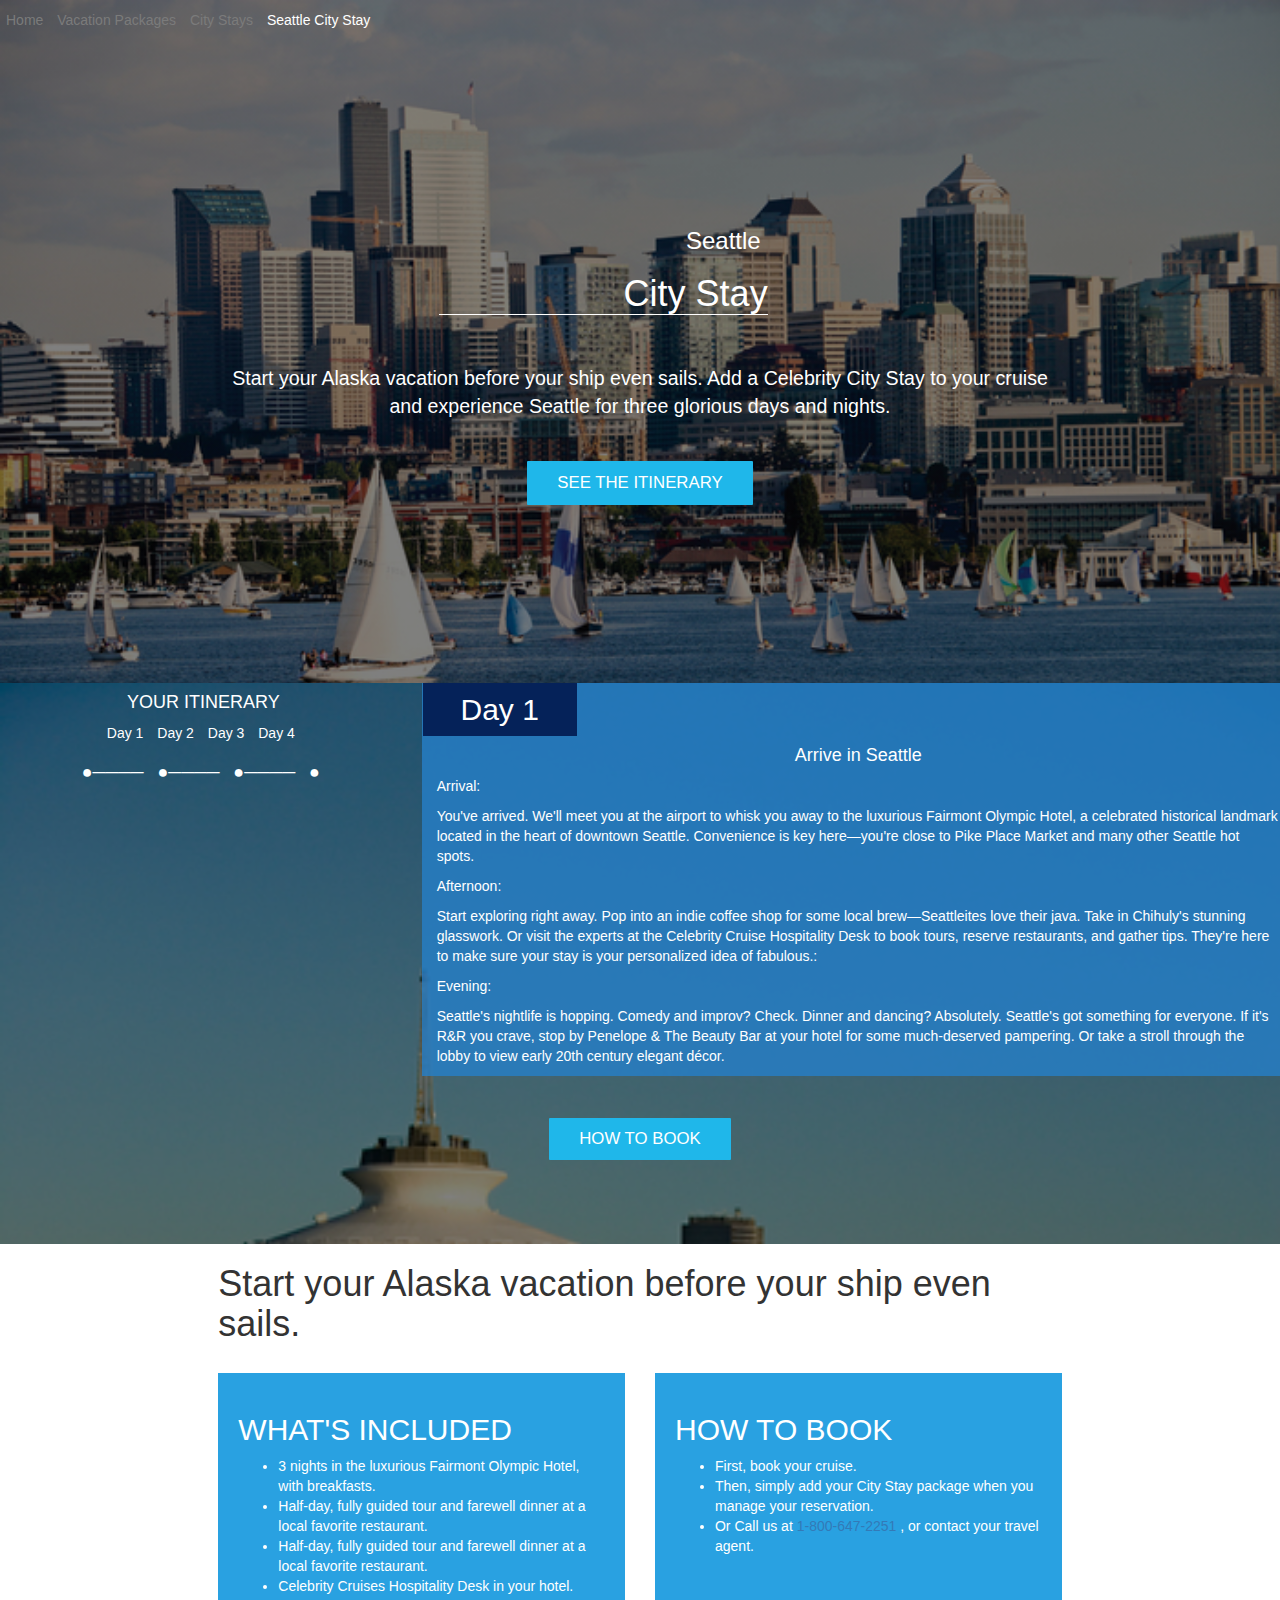
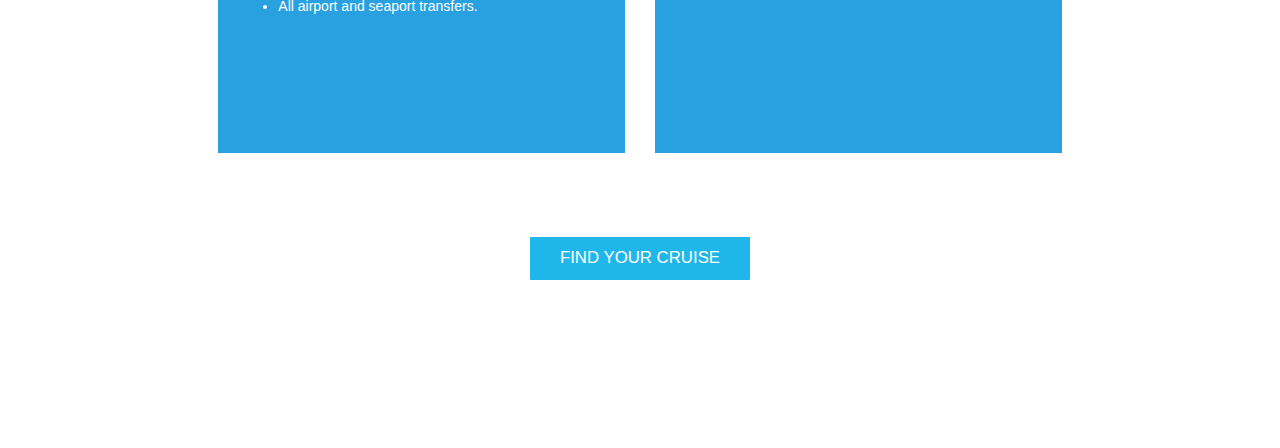
==== index2.html @ 44b2e082 "Other project reload" ====
<!DOCTYPE html>
<html>
<!-- saved from url=(0065)http://blackrockdigital.github.io/startbootstrap-the-big-picture/ -->
<!-- Make sure the <html> tag is set to the .full CSS class. Change the background image in the full.css file. --><head><meta http-equiv="Content-Type" content="text/html; charset=UTF-8">


    <meta http-equiv="X-UA-Compatible" content="IE=edge">
    <meta name="viewport" content="width=device-width, initial-scale=1">
    <meta name="description" content="">
    <meta name="author" content="">

    <title>The Test</title>

    <!-- Bootstrap Core CSS -->
    <link href="css/bootstrap-3.3.2/dist/css/bootstrap.min.css" rel="stylesheet">

    <!-- Custom CSS -->
    <link href="css/style.css" rel="stylesheet">

    <!-- HTML5 Shim and Respond.js IE8 support of HTML5 elements and media queries -->
    <!-- WARNING: Respond.js doesn't work if you view the page via file:// -->
    <!--[if lt IE 9]>

    <![endif]-->

</head>
<body ng-app="myApp">
<div class=""></div>
<div class="container-fluid">
    <div class="row " ng-controller="CarouselDemoCtrl">
        <div class="main.content">
            <section class="section1">
               <ul class="list-inline decorators">
                   <li class="decorator"><a href="#">Home</a></li>
                   <li class="decorator"><a href="#">Vacation Packages</a></li>
                   <li class="decorator"><a href="#">City Stays</a></li>
                   <li class="decorator"><a href="#">Seattle City Stay</a></li>
               </ul>
                <div class="row">
                    <div class="row space">
                    </div>
                    <div class="col-xs-12">
                        <div class="row ">
                            <div class="col-sm-4 col-sm-offset-4  text-center">
                                <h3 id="header-section1-h1"  >Seattle</h3>
                                <h1 id="header-section1-h2"  >City Stay</h1>
                            </div>
                        </div>

                        <div class="row">
                            <div class="col-xs-12 col-md-8 col-md-offset-2">
                                <p class="start-page">Start your Alaska vacation before your ship even sails.
                                    Add a Celebrity City Stay to your cruise and experience Seattle for three glorious days and nights.</p>
                                <div class="text-center">
                                    <button class="button">SEE THE ITINERARY</button>
                                </div>
                            </div>
                        </div>
                        <div class="row space">
                        </div>
                    </div>
                </div>
            </section>
            <section id="itinerary"  data-ng-class="class" class="">
                <div class="row">
                    <div class="col-xs-12 col-sm-4 text-center">
                        <h4 > YOUR ITINERARY</h4>
                        <ul class="list-inline text-center">
                            <li href="#" ng-click="changeBackground(slides[3])">Day 1</li>
                            <li href="#" ng-click="changeBackground(slides[1])">Day 2</li>
                            <li href="#" ng-click="changeBackground(slides[2])">Day 3</li>
                            <li href="#" ng-click="changeBackground(slides[0])">Day 4</li>
                        </ul>
                        <ul class="list-inline text-center">
                            <li href="#" ng-click="changeBackground(slides[3])"><h4>&#9679────</h4></li>
                            <li href="#" ng-click="changeBackground(slides[1])"><h4 >&#9679────</h4></li>
                            <li href="#" ng-click="changeBackground(slides[2])"><h4>&#9679────</h4></li>
                            <li href="#" ng-click="changeBackground(slides[0])"><h4>&#9679</h4></li>
                        </ul>
                    </div>
                    <div class="col-xs-12 col-sm-8 pull-right">
                        <div class="row ">
                            <div class="col-xs-5 col-md-3 ">
                                <h2 class="section2-title">Day {{day}}</h2>

                            </div>
                        </div>
                        <div class="row">
                            <div class="col-xs-12 ">
                                <div id="show-day1" class="show-day"  ng-show="'background1'==class">
                                    <h4 class="text-center set-color">Arrive in Seattle </h4>
                                    <div class=" set-color">
                                        <p class="text-left">Arrival:</p>
                                        <p class="text-left">You've arrived. We'll meet you at the airport to whisk you away to the luxurious Fairmont Olympic Hotel, a celebrated historical landmark located in the heart of downtown Seattle. Convenience is
                                            key here—you're close to Pike Place Market and many other Seattle hot spots.</p>
                                        <p class="text-left">Afternoon:</p>
                                        <p class="text-left">Start exploring right away. Pop into an indie coffee shop for some local brew—Seattleites love their java. Take in Chihuly's stunning glasswork. Or visit the experts at the Celebrity Cruise Hospitality Desk to book tours, reserve restaurants, and gather tips.
                                            They're here to make sure your stay is your personalized idea of fabulous.:</p>
                                        <p class="text-left">Evening:</p>
                                        <p class="text-left">Seattle's nightlife is hopping. Comedy and improv? Check. Dinner and dancing? Absolutely. Seattle's got something for everyone. If it's R&amp;R you crave, stop by Penelope &amp; The Beauty Bar at your hotel for some much-deserved pampering.
                                            Or take a stroll through the lobby to view early 20th century elegant décor.</p>
                                    </div>
                                </div>
                                <div id="show-day2" class="show-day"  ng-show="'background2'==class">
                                    <h4 class="text-center set-color">Space needles, stadiums, and simulated flight </h4>
                                    <p class="subtitle text-left">Morning:</p>
                                    <p class="text-left">After your complimentary breakfast, jet set off on your guided tour to the Future of Flight Aviation Center.
                                        Go behind-the-scenes in the assembly plant and one of the largest buildings in the world. Visit the Boeing Theater and interactive exhibits. Test your flying abilities with the flight simulator—we won't judge if you decide it's best to keep your day job.</p>
                                    <p class="text-left">Afternoon:</p>
                                    <p class="text-left">Start exploring right away. Pop into an indie coffee shop for some local brew—Seattleites love their java. Take in Chihuly's stunning glasswork. Or visit the experts at the Celebrity Cruise Hospitality Desk to book tours, reserve restaurants, and gather tips.
                                        They're here to make sure your stay is your personalized idea of fabulous.</p>
                                    <p class="text-left">Evening:</p>
                                    <p class="text-left">Seattle's nightlife is hopping. Comedy and improv? Check. Dinner and dancing? Absolutely. Seattle's got something for everyone. If it's R&amp;R you crave, stop by Penelope &amp; The Beauty Bar at your hotel for some much-deserved pampering.
                                        Or take a stroll through the lobby to view early 20th century elegant décor.</p>
                                </div>
                                <div id="show-day3" class="show-day "  ng-show="'background3'==class">
                                   <h4 class="text-center set-color">Puget Sound to Pike Place Market </h4>
                                    <p class="subtitle text-left">Morning:</p>
                                    <p class="text-left">After your complimentary breakfast, indulge in some downtime. Or check out the Puget Sound sea life at the Seattle Aquarium.
                                        Your Celebrity Cruises Hospitality Desk is also available for tour recommendations or suggestions to explore on your own.</p>
                                    <p class="text-left">Afternoon:</p>
                                    <p class="text-left">A trip to Seattle wouldn't be complete without seeing how this city “does gourmet.” Your guided tour will leave you with a true appreciation for Seattle flavor. Local experts will lead you on an astronomical gastronomical food and culture tour.
                                        Check out Seattle's foodie scene at restaurants in Belltown, downtown Seattle, and Pike Place Market. There's even a truffle café specializing in (yup, you guessed it) all things truffle.</p>
                                    <p class="text-left">Evening:</p>
                                    <p class="text-left">Walk off the food tour with stunning views of the downtown waterfront—just five minutes from the hotel.
                                        Or unwind in the jacuzzi before turning in for the night.</p>
                                </div>
                                <div id="show-day4" class="show-day"  ng-show="'background4'==class">
                                    <h4 class="text-center set-color">Your ship awaits </h4>
                                    <p class="subtitle text-left">Morning:</p>
                                    <p class="text-left">After breakfast, we'll take you to the port. Get ready to set sail aboard the award-winning Celebrity Solstice®.</p>
                                </div>
                            </div>
                        </div>
                    </div>
                    <div class="row space2"></div>
                    <div class="row text-center">
                        <div class="col-xs-12 col-md-8 col-md-offset-2">
                            <button class="button btn-lg">HOW TO BOOK</button>
                        </div>
                    </div>
                    <div class="row space2"></div>
                </div>
            </section>
            <section class="" id="section3">
                <div class="row">
                    <div class="col-xs-12 col-lg-8 col-lg-offset-2">
                        <h1 id="section3-header">Start your Alaska vacation before your ship even sails.</h1>
                        <div class="row same-height">
                            <div class="col-xs-12 col-sm-6 cell" >
                                <div class=" fill-blue">
                                    <h2> WHAT'S INCLUDED</h2>
                                    <ul class="">
                                        <li>3 nights in the luxurious Fairmont Olympic Hotel, with breakfasts.</li>
                                        <li>Half-day, fully guided tour and farewell dinner at a local favorite restaurant.</li>
                                        <li>Half-day, fully guided tour and farewell dinner at a local favorite restaurant. </li>
                                        <li>Celebrity Cruises Hospitality Desk in your hotel.</li>
                                        <li>All airport and seaport transfers.</li>
                                    </ul>
                                </div>
                            </div>
                            <div class="col-xs-12 col-sm-6 ">
                                <div class=" fill-blue">
                                    <h2> HOW TO BOOK</h2>
                                    <ul class="">
                                        <li>First, book your cruise.</li>
                                        <li>Then, simply add your City Stay package when you manage your reservation.</li>
                                        <li>Or Call us at <a href="tel:+18006472251">1-800-647-2251 </a>, or contact your travel agent.</li>

                                    </ul>
                                </div>
                            </div>
                        </div>
                        <div class="row space2"></div>
                        <div class="text-center">
                            <a><button class="button btn-lg ">FIND YOUR CRUISE</button></a>
                        </div>
                        <div class="row space"></div>
                    </div>
                </div>
            </section>
        </div>
    </div>
</div>


</body>

<script src="css/bootstrap-3.3.2/dist/js/bootstrap.min.js"></script>

<!--<script src="js/Scripts/angular.min.js"></script>
<script src="js/angular/angular-animate.min.js"></script>-->
<script src="js/angular-1.2.18/angular.min.js"></script>
<script src="js/angular-1.2.18/angular-animate.min.js"></script>


<script src="js/Scripts/ui-bootstrap-tpls-0.6.0.min.js"></script>
<script src="js/Scripts/app/app.js"></script>
<script src="js/Scripts/app/carousel-demo.js"></script>
</html>
---- css/style.css ----
.main.content{
    max-width: 1440px;
    margin: 0 auto;
    padding-bottom: 50px;
}
.button {
    display: inline-block;
    margin: 0 auto;
    border: none;
    color: #fff;
    text-transform: uppercase;
    font-size: 1.2em;
    font-weight: 400;
    padding: 10px 30px;
    background-color: #1fb7ea;
    transition: background-color .2s linear;
    border-radius: 1px;
}

section.section1{
/*background: linear-gradient(rgba(1,0,0,.5),rgba(1,0,0,.5)),
url("../download/main-hero.ca9bc207.jpg")no-repeat  center;
background-size: cover;
color: #fff;
font-weight: lighter;
position: relative;
overflow: hidden;
//////////////////////////////////////////////////
background-image: linear-gradient(rgba(1,0,0,.5),rgba(1,0,0,.5)),url(../images/main-hero.ca9bc207.jpg);
background-size: cover;
color: #fff;
font-weight: 300;
position: relative;
}*/

    background-image: linear-gradient(rgba(1,0,0,.5),rgba(1,0,0,.5)),url('../images/main-hero.ca9bc207.jpg');
    background-size: cover;
    color: #fff;
    font-weight: 300;
    position: relative;
    padding: 10px 6px;
}


.decorators .decorator a{
    color: #7b7b7b;
    text-decoration: none;
    transition: color .2s linear;
    transition-property: color;
    transition-duration: 0.2s;
    transition-timing-function: linear;
    transition-delay: initial;
}

section .decorators .decorator:last-child a {
    color: #fff;
}
section .decorators .decorator:first-child a:hover {
    color: #fff;
}
section .decorators .decorator:nth-child(2) a:hover {
    color: #fff;
}
section .decorators .decorator:nth-child(3) a:hover {
    color: #fff;
}
/*.more-move-left{
    margin: 0px 598px;
}*/

.section1 p{
    font-size: 1.4em;
    text-align: center;
    margin: 40px 0;
}

.space{
   margin: 84px 0px;
}
.space2{
    margin: 42px 0px;
}

#header-section1-h2{
    border-bottom: 1px solid #fff;
    text-align: right;
    max-width: 329px;
}

#header-section1-h1{
    text-align: right;
    max-width: 322px;
}

.fill-blue{
    margin: 20px 0 0;
    background-color: #29a1e1;
    padding: 20px;
    color: #fff;
    height: 100%;
    min-height: 380px;

}
.pull-right {
    float: right!important;
    background-color: rgba(38,128,201,.8);
    margin: 0px 0px!important;
}
.section2-title {
    background-color: #052259;
    padding: 10px;
    text-align: center;
    margin: 0px -14px;
    max-width: 154px;
    color: #fff;
}

.show-day {
    -webkit-transition: all linear 0.3s;
    transition: 0.3s;
}

.show-day.ng-hide{
    opacity: 0;
}
.set-color{
    color: #fff;
}

.background2{
    background:linear-gradient(rgba(1,0,0,.5),rgba(1,0,0,.5)), url("../images/thumbnail-2.807eb24b.jpg") no-repeat;
    background-size: cover;
    color: #fff;
    font-weight: 400;
    position: relative;

    transition: 0.2s linear all;
    transition-property: all;
    transition-duration: 0.2s;
    transition-timing-function: linear;
    transition-delay: initial;


}
.background3{
    background:linear-gradient(rgba(1,0,0,.5),rgba(1,0,0,.5)), url("../images/thumbnail-3.6d2fa81e.jpg") no-repeat;
    background-size: cover;
    color: #fff;
    font-weight: 400;
    position: relative;

    transition: 0.2s linear all;
    transition-property: all;
    transition-duration: 0.2s;
    transition-timing-function: linear;
    transition-delay: initial;

}

.background4{
    background:linear-gradient(rgba(1,0,0,.5),rgba(1,0,0,.5)), url("../images/thumbnail-4.b6f085d0.jpg") no-repeat;
    background-size: cover;
    color: #fff;
    font-weight: 400;
    position: relative;

    transition: 0.2s linear all;
    transition-property: all;
    transition-duration: 0.2s;
    transition-timing-function: linear;
    transition-delay: initial;

}
.background1{
    background:linear-gradient(rgba(1,0,0,.5),rgba(1,0,0,.5)), url("../images/thumbnail-1.e1aa514b.jpg") no-repeat;
    background-size: cover;
    color: #fff;
    font-weight: 400;
    position: relative;

    transition: 0.2s linear all;
    transition-property: all;
    transition-duration: 0.2s;
    transition-timing-function: linear;
    transition-delay: initial;


}
li { cursor: pointer; cursor: hand; }

.cero-margin-right{
    margin-right: 0px!important;
}
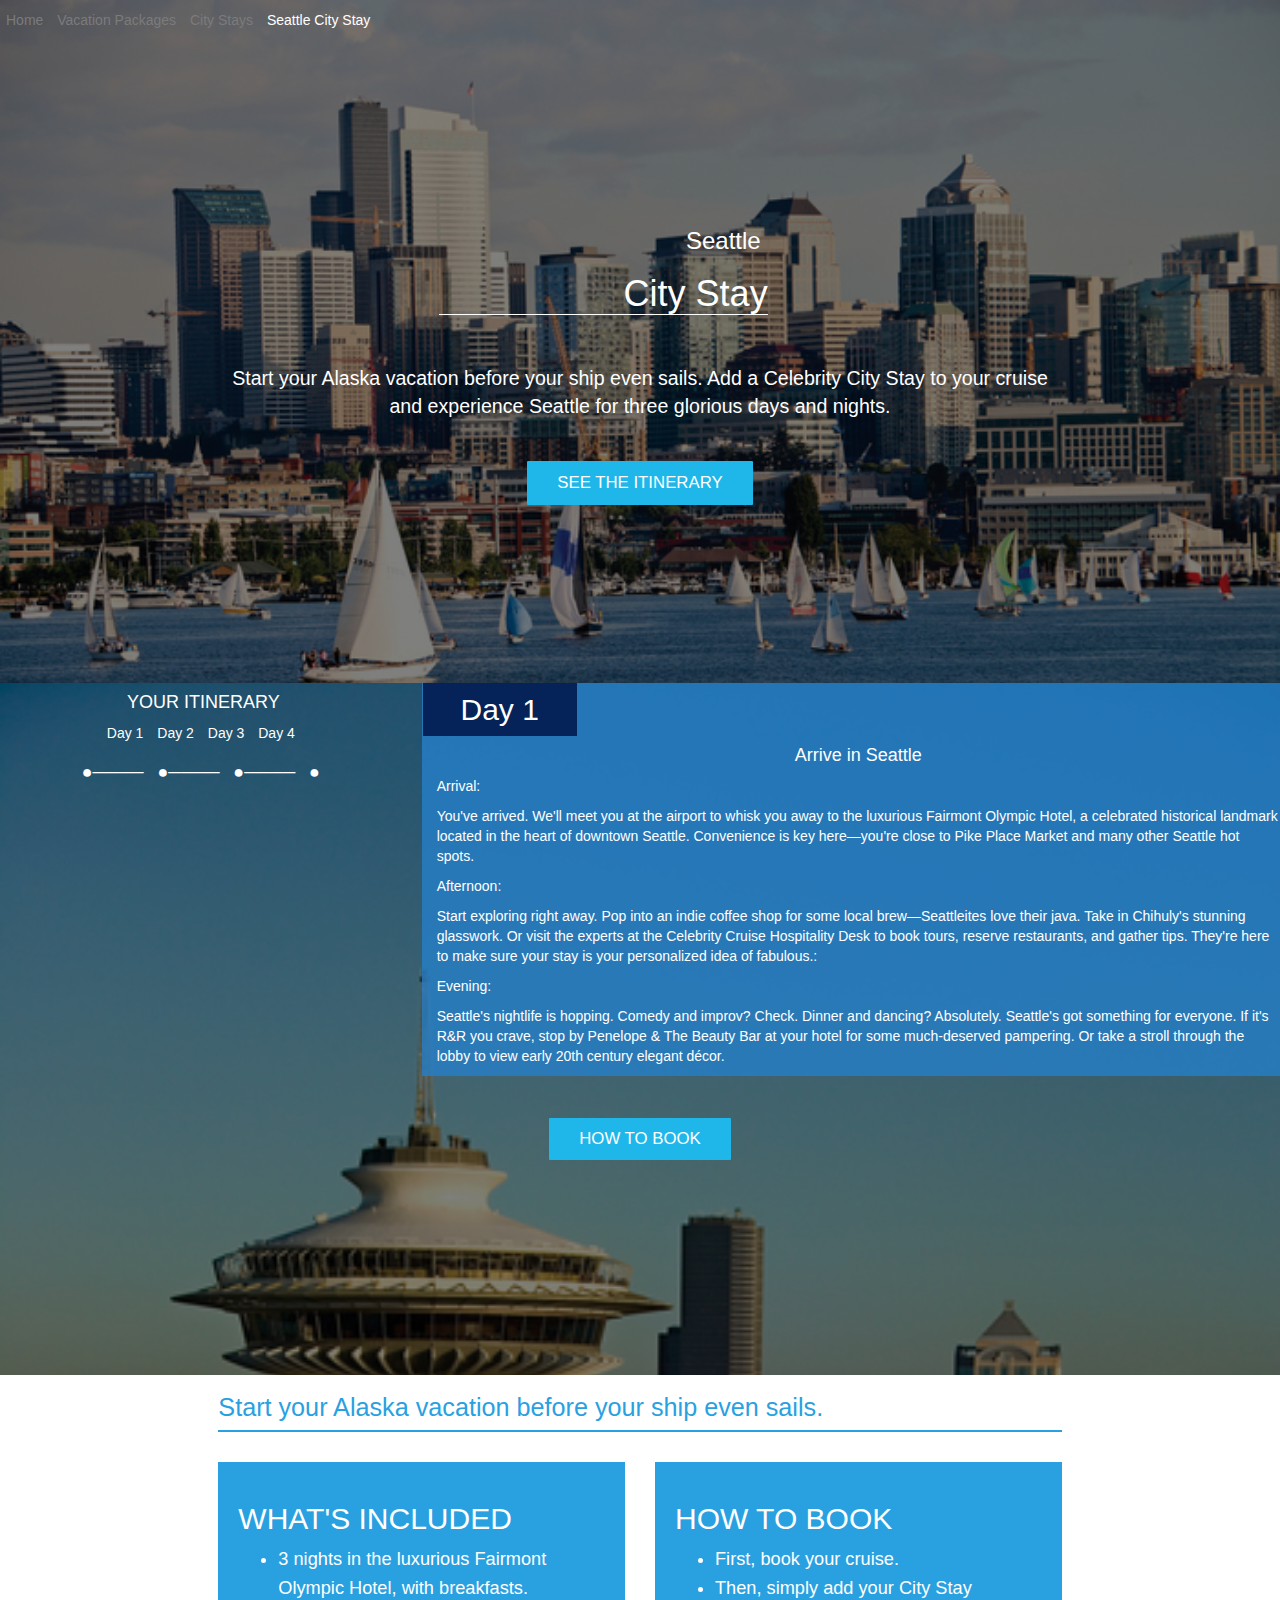
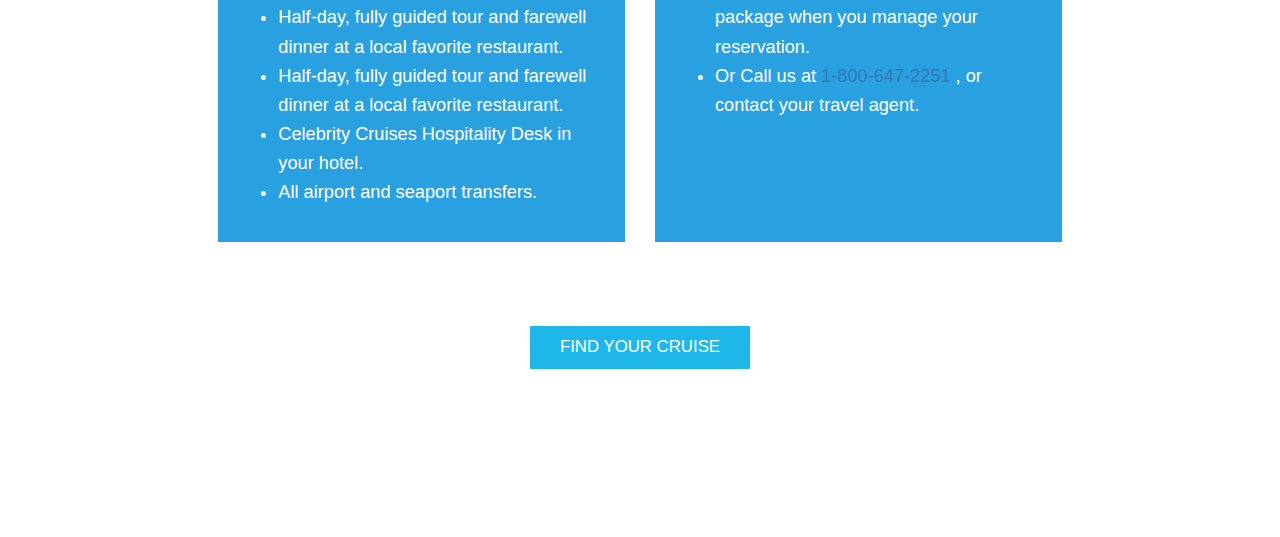
==== commit bc45c294: "More fixed" ====
--- a/index2.html
+++ b/index2.html
@@ -150,7 +150,7 @@
                             <div class="col-xs-12 col-sm-6 cell" >
                                 <div class=" fill-blue">
                                     <h2> WHAT'S INCLUDED</h2>
-                                    <ul class="">
+                                    <ul class="more">
                                         <li>3 nights in the luxurious Fairmont Olympic Hotel, with breakfasts.</li>
                                         <li>Half-day, fully guided tour and farewell dinner at a local favorite restaurant.</li>
                                         <li>Half-day, fully guided tour and farewell dinner at a local favorite restaurant. </li>
@@ -162,7 +162,7 @@
                             <div class="col-xs-12 col-sm-6 ">
                                 <div class=" fill-blue">
                                     <h2> HOW TO BOOK</h2>
-                                    <ul class="">
+                                    <ul class="more">
                                         <li>First, book your cruise.</li>
                                         <li>Then, simply add your City Stay package when you manage your reservation.</li>
                                         <li>Or Call us at <a href="tel:+18006472251">1-800-647-2251 </a>, or contact your travel agent.</li>
--- a/css/style.css
+++ b/css/style.css
@@ -139,7 +139,7 @@
     transition-duration: 0.2s;
     transition-timing-function: linear;
     transition-delay: initial;
-
+    min-height: 692px;
 
 }
 .background3{
@@ -154,7 +154,7 @@
     transition-duration: 0.2s;
     transition-timing-function: linear;
     transition-delay: initial;
-
+    min-height: 692px;
 }
 
 .background4{
@@ -169,7 +169,7 @@
     transition-duration: 0.2s;
     transition-timing-function: linear;
     transition-delay: initial;
-
+    min-height: 692px;
 }
 .background1{
     background:linear-gradient(rgba(1,0,0,.5),rgba(1,0,0,.5)), url("../images/thumbnail-1.e1aa514b.jpg") no-repeat;
@@ -183,7 +183,7 @@
     transition-duration: 0.2s;
     transition-timing-function: linear;
     transition-delay: initial;
-
+    min-height: 692px;
 
 }
 li { cursor: pointer; cursor: hand; }
@@ -191,3 +191,19 @@
 .cero-margin-right{
     margin-right: 0px!important;
 }
+
+#section3-header{
+    color: #29a1e1;
+    text-align: left;
+    font-size: 1.8em;
+    font-weight: 300;
+    padding-bottom: 10px;
+    border-bottom: 2px solid #29a1e1;
+    line-height: 1;
+    /* border-bottom: 2px solid #29a1e1;*/
+}
+.more{
+    font-size: 1.3em;
+    line-height: 1.6;
+
+}
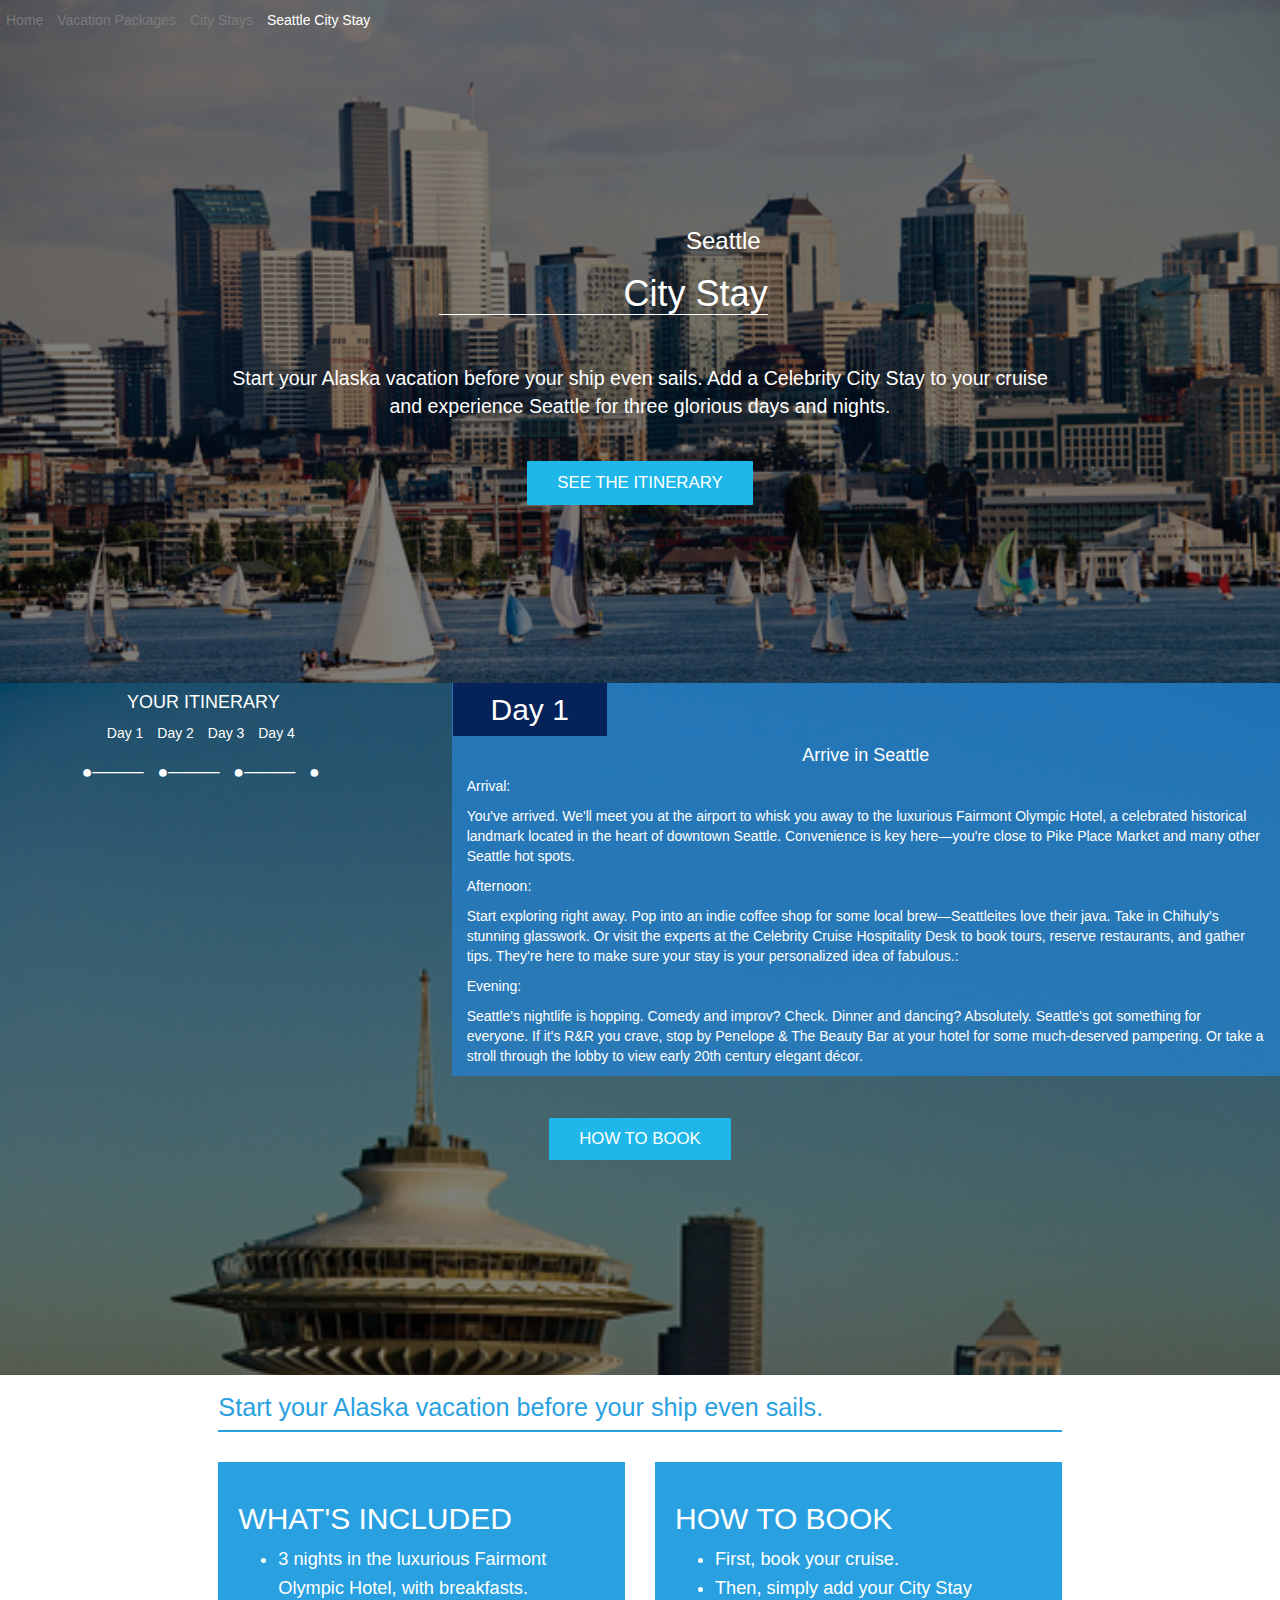
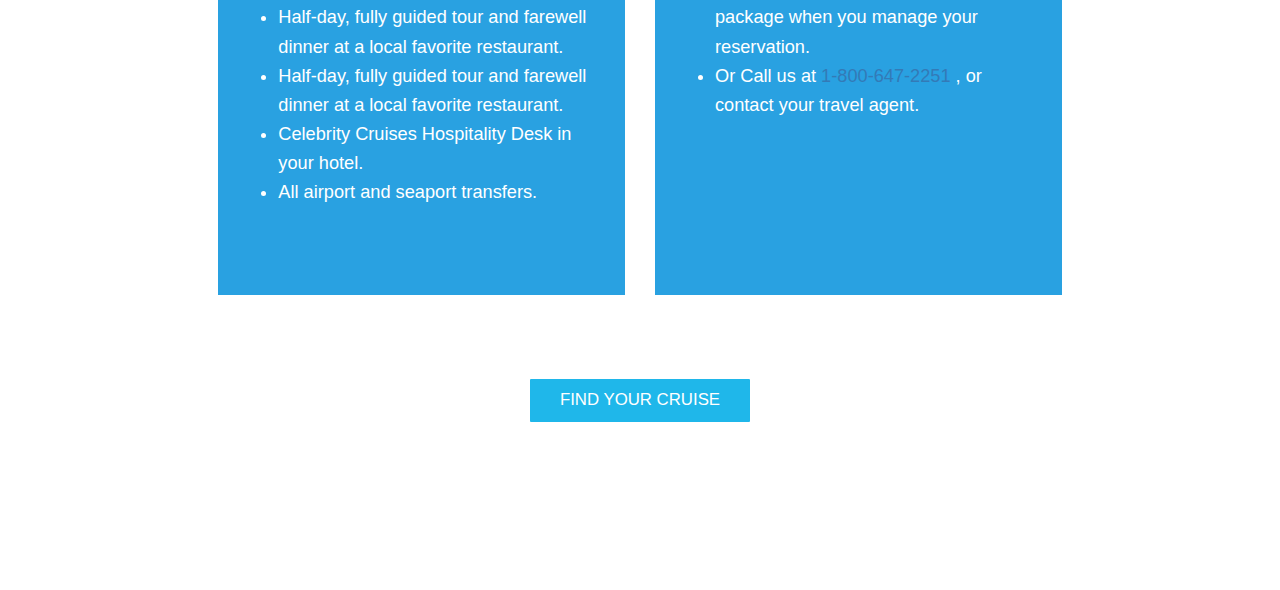
==== commit 619a2a82: "Fixed in css" ====
--- a/index2.html
+++ b/index2.html
@@ -78,7 +78,7 @@
                             <li href="#" ng-click="changeBackground(slides[0])"><h4>&#9679</h4></li>
                         </ul>
                     </div>
-                    <div class="col-xs-12 col-sm-8 pull-right">
+                    <div class="col-xs-12 col-sm-8 pull-right left-less">
                         <div class="row ">
                             <div class="col-xs-5 col-md-3 ">
                                 <h2 class="section2-title">Day {{day}}</h2>
--- a/css/style.css
+++ b/css/style.css
@@ -98,7 +98,7 @@
     padding: 20px;
     color: #fff;
     height: 100%;
-    min-height: 380px;
+    min-height: 433px;
 
 }
 .pull-right {
@@ -207,3 +207,11 @@
     line-height: 1.6;
 
 }
+
+.pull-right .row{
+    margin-right: 0px!important;
+}
+#itinerary .row .col-xs-12.col-sm-8.pull-right.left-less {
+    margin-right: 15px;
+    width: calc(66.66666667% - 30px);
+}
